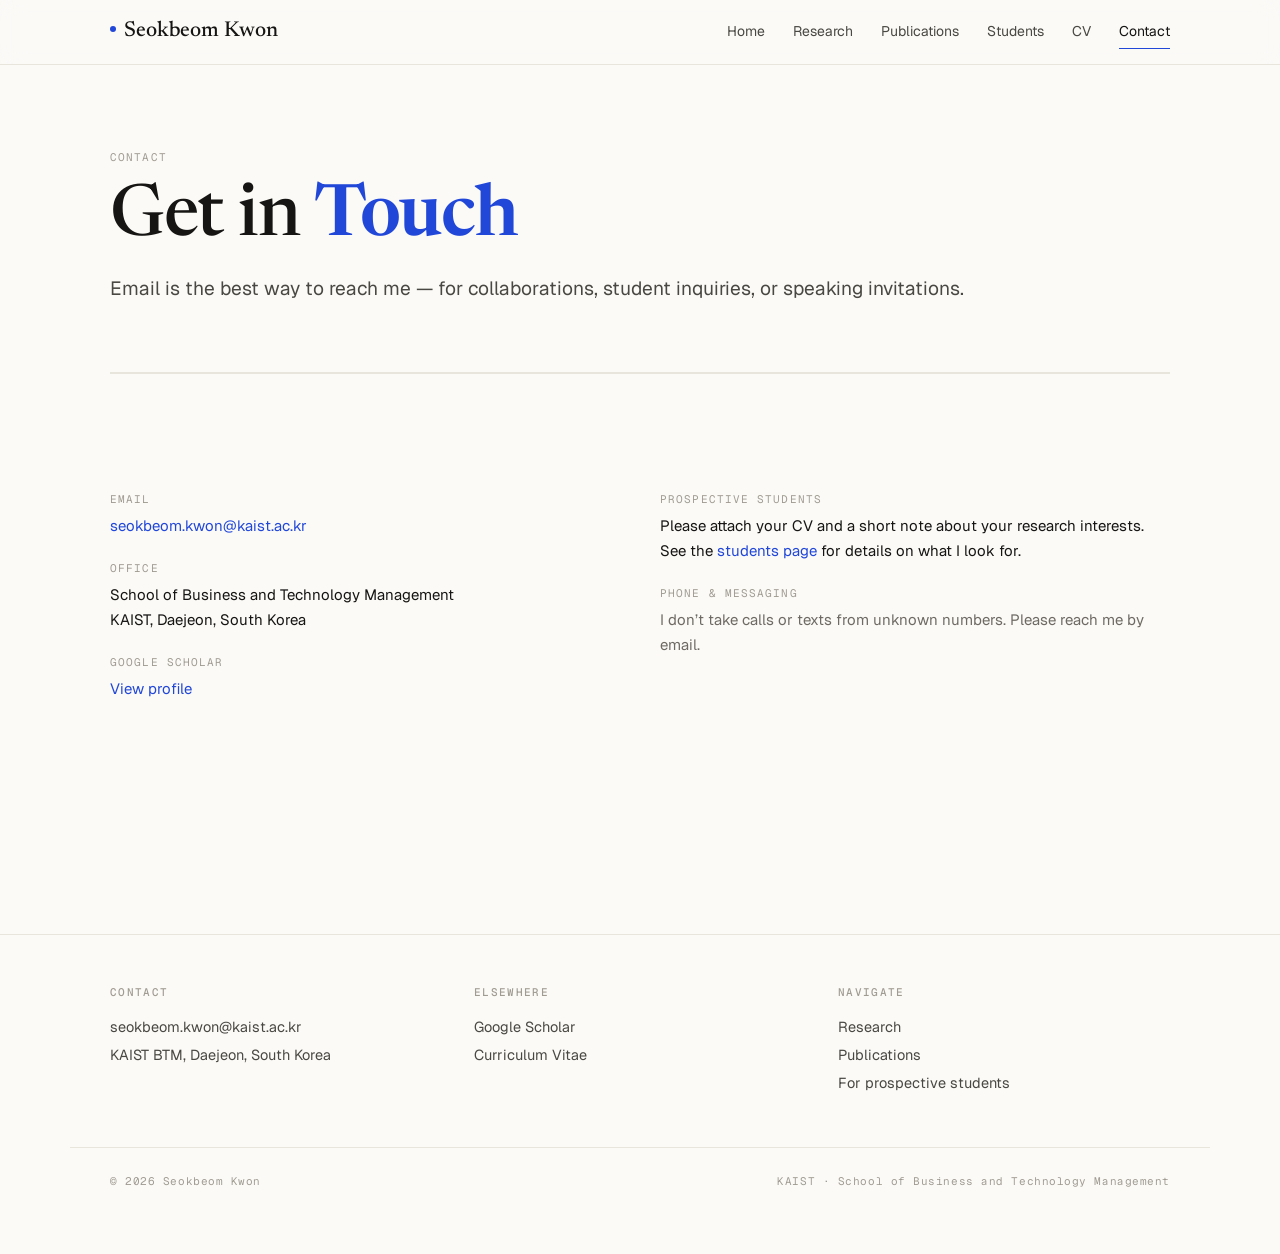
==== contact.html @ 0f3d1bb7 "Add files via upload Further refined with the contents" ====
<!doctype html>
<html lang="en">
<head>
<meta charset="utf-8">
<meta name="viewport" content="width=device-width, initial-scale=1">
<title>Contact &middot; Seokbeom Kwon</title>
<meta name="description" content="Get in touch with Prof. Seokbeom Kwon at KAIST.">
<link rel="preconnect" href="https://fonts.googleapis.com">
<link rel="preconnect" href="https://fonts.gstatic.com" crossorigin>
<link rel="stylesheet" href="assets/css/main.css">
</head>
<body>

<header class="site-header">
  <div class="inner">
    <a class="brand" href="index.html"><span class="dot"></span>Seokbeom Kwon</a>
    <nav class="primary" aria-label="Primary">
      <a href="index.html">Home</a>
      <a href="research.html">Research</a>
      <a href="publications.html">Publications</a>
      <a href="students.html">Students</a>
      <a href="cv.html">CV</a>
      <a href="contact.html">Contact</a>
    </nav>
    <button class="nav-toggle" aria-label="Toggle menu" aria-expanded="false">
      <svg viewBox="0 0 24 24" width="22" height="22" fill="none" stroke="currentColor" stroke-width="1.6">
        <path d="M4 7h16M4 12h16M4 17h16"/>
      </svg>
    </button>
  </div>
</header>

<main class="page">

  <section class="page-head reveal">
    <p class="crumb">Contact</p>
    <h1>Get in <em>Touch</em></h1>
    <p class="lead">
      Email is the best way to reach me &mdash; for collaborations, student
      inquiries, or speaking invitations.
    </p>
  </section>

  <section class="section reveal">
    <div class="contact-grid">
      <dl class="contact-block">
        <dt>Email</dt>
        <dd><a href="mailto:seokbeom.kwon@kaist.ac.kr">seokbeom.kwon@kaist.ac.kr</a></dd>

        <dt>Office</dt>
        <dd>School of Business and Technology Management<br>KAIST, Daejeon, South Korea</dd>

        <dt>Google Scholar</dt>
        <dd><a href="https://scholar.google.com/citations?user=FsFPBBQAAAAJ&hl=en" target="_blank" rel="noopener">View profile</a></dd>
      </dl>

      <div>
        <dl class="contact-block">
          <dt>Prospective students</dt>
          <dd>
            Please attach your CV and a short note about your research interests.
            See the <a href="students.html">students page</a> for details on
            what I look for.
          </dd>

          <dt>Phone &amp; messaging</dt>
          <dd style="color: var(--ink-soft);">
            I don&rsquo;t take calls or texts from unknown numbers. Please reach me by email.
          </dd>
        </dl>
      </div>
    </div>
  </section>

</main>

<footer class="site-footer">
  <div class="inner">
    <div>
      <h4>Contact</h4>
      <p><a href="mailto:seokbeom.kwon@kaist.ac.kr">seokbeom.kwon@kaist.ac.kr</a></p>
      <p>KAIST BTM, Daejeon, South Korea</p>
    </div>
    <div>
      <h4>Elsewhere</h4>
      <p><a href="https://scholar.google.com/citations?user=FsFPBBQAAAAJ&hl=en" target="_blank" rel="noopener">Google Scholar</a></p>
      <p><a href="https://drive.google.com/file/d/1EOTJhUqzAvCsHdVYnTJ0YkAzeVFCT2wv/view?usp=drive_link" target="_blank" rel="noopener">Curriculum Vitae</a></p>
    </div>
    <div>
      <h4>Navigate</h4>
      <p><a href="research.html">Research</a></p>
      <p><a href="publications.html">Publications</a></p>
      <p><a href="students.html">For prospective students</a></p>
    </div>
  </div>
  <div class="colophon">
    <span>&copy; <span id="year">2026</span> Seokbeom Kwon</span>
    <span>KAIST &middot; School of Business and Technology Management</span>
  </div>
</footer>

<script src="assets/js/main.js"></script>
</body>
</html>
---- assets/css/main.css ----
/* =========================================================
   Seokbeom Kwon — Personal Site
   Design system & global styles
   ========================================================= */

/* ---- Fonts ---- */
@import url('https://fonts.googleapis.com/css2?family=Newsreader:ital,opsz,wght@0,6..72,400;0,6..72,500;0,6..72,600;1,6..72,400;1,6..72,500&display=swap');
@import url('https://fonts.googleapis.com/css2?family=Geist:wght@300;400;500;600&display=swap');
@import url('https://fonts.googleapis.com/css2?family=Geist+Mono:wght@400;500&display=swap');

/* ---- Tokens ---- */
:root {
  --bg:           #FBFAF7;
  --bg-elev:      #FFFFFF;
  --bg-tint:      #F4F2EC;

  --ink:          #161513;
  --ink-mid:      #4A4842;
  --ink-soft:     #6E6A63;
  --ink-faint:    #A09C92;

  --accent:       #2147D9;
  --accent-deep:  #1933A8;
  --accent-soft:  #E8EDFD;

  --line:         #E8E5DD;
  --line-strong:  #D4D0C4;

  --font-display: 'Newsreader', 'Iowan Old Style', Georgia, serif;
  --font-body:    'Geist', -apple-system, BlinkMacSystemFont, 'Segoe UI', sans-serif;
  --font-mono:    'Geist Mono', 'JetBrains Mono', ui-monospace, monospace;

  --container:    1140px;
  --measure:      68ch;

  --pad-page:     clamp(1.25rem, 4vw, 2.5rem);
  --pad-section:  clamp(3rem, 8vw, 6rem);

  --radius:       6px;
  --radius-lg:    10px;

  --t-fast:       150ms cubic-bezier(0.22, 1, 0.36, 1);
  --t-med:        320ms cubic-bezier(0.22, 1, 0.36, 1);
}

/* ---- Reset ---- */
*, *::before, *::after { box-sizing: border-box; }

html {
  -webkit-font-smoothing: antialiased;
  -moz-osx-font-smoothing: grayscale;
  text-rendering: optimizeLegibility;
  scroll-behavior: smooth;
}

body {
  margin: 0;
  font-family: var(--font-body);
  font-weight: 400;
  font-size: 20px;
  line-height: 1.65;
  color: var(--ink);
  background: var(--bg);
  font-feature-settings: 'ss01', 'ss02', 'cv11';
}

::selection { background: var(--accent); color: #fff; }

img, svg { display: block; max-width: 100%; }

a {
  color: var(--accent);
  text-decoration: none;
  text-underline-offset: 3px;
  transition: color var(--t-fast);
}
a:hover { color: var(--accent-deep); text-decoration: underline; }

/* ---- Type scale ---- */
.display {
  font-family: var(--font-display);
  font-weight: 500;
  letter-spacing: -0.015em;
  line-height: 1.05;
  color: var(--ink);
}

h1, h2, h3, h4 { margin: 0; font-weight: 500; letter-spacing: -0.01em; }

.eyebrow {
  font-family: var(--font-mono);
  font-size: 11.5px;
  letter-spacing: 0.14em;
  text-transform: uppercase;
  color: var(--ink-soft);
  font-weight: 500;
}

.eyebrow .num {
  color: var(--ink-faint);
  opacity: 0.55;
  margin-right: 10px;
  font-weight: 400;
}

.lead {
  font-size: 1.2rem;
  line-height: 1.6;
  color: var(--ink-mid);
  max-width: var(--measure);
}

/* ---- Layout ---- */
.page {
  max-width: var(--container);
  margin: 0 auto;
  padding: 0 var(--pad-page);
}

.section {
  padding: var(--pad-section) 0;
  border-top: 0.5px solid var(--line);
}
.section:first-of-type { border-top: 0; }

.section-head {
  display: grid;
  grid-template-columns: 200px 1fr;
  gap: 2.5rem;
  margin-bottom: 2.5rem;
  align-items: baseline;
}
.section-head .title {
  font-family: var(--font-display);
  font-weight: 500;
  font-size: clamp(1.75rem, 3.2vw, 2.5rem);
  line-height: 1.05;
  letter-spacing: -0.012em;
}
.section-head .title em {
  font-style: normal;
  font-weight: 600;
  color: var(--accent);
}

@media (max-width: 720px) {
  .section-head { grid-template-columns: 1fr; gap: 0.75rem; }
}

/* =========================================================
   Header / Nav
   ========================================================= */
.site-header {
  position: sticky;
  top: 0;
  z-index: 50;
  background: rgba(251, 250, 247, 0.85);
  backdrop-filter: saturate(180%) blur(12px);
  -webkit-backdrop-filter: saturate(180%) blur(12px);
  border-bottom: 0.5px solid var(--line);
}
.site-header .inner {
  max-width: var(--container);
  margin: 0 auto;
  padding: 0.875rem var(--pad-page);
  display: flex;
  align-items: center;
  justify-content: space-between;
  gap: 1rem;
}
.brand {
  font-family: var(--font-display);
  font-size: 1.35rem;
  font-weight: 500;
  color: var(--ink);
  letter-spacing: -0.005em;
}
.brand:hover { color: var(--ink); text-decoration: none; }
.brand .dot {
  display: inline-block;
  width: 6px; height: 6px;
  border-radius: 50%;
  background: var(--accent);
  vertical-align: 4px;
  margin-right: 8px;
}
nav.primary {
  display: flex;
  gap: 1.75rem;
}
nav.primary a {
  font-size: 14px;
  color: var(--ink-mid);
  font-weight: 400;
  position: relative;
  padding: 4px 0;
}
nav.primary a:hover { color: var(--ink); text-decoration: none; }
nav.primary a.is-active {
  color: var(--ink);
}
nav.primary a.is-active::after {
  content: '';
  position: absolute;
  left: 0; right: 0; bottom: -2px;
  height: 1px;
  background: var(--accent);
}
.nav-toggle {
  display: none;
  background: transparent;
  border: 0;
  cursor: pointer;
  color: var(--ink);
  padding: 6px;
}
@media (max-width: 720px) {
  nav.primary { display: none; }
  .nav-toggle { display: block; }
  nav.primary.is-open {
    display: flex;
    flex-direction: column;
    position: absolute;
    top: 100%;
    left: 0; right: 0;
    background: var(--bg);
    padding: 1rem var(--pad-page) 1.5rem;
    border-bottom: 0.5px solid var(--line);
    gap: 0.75rem;
  }
}

/* =========================================================
   Hero (home page)
   ========================================================= */
.hero {
  padding: clamp(2.5rem, 7vw, 5rem) 0 clamp(3rem, 8vw, 5rem);
}
.hero-grid {
  display: grid;
  grid-template-columns: minmax(0, 1.4fr) minmax(0, 1fr);
  gap: clamp(2rem, 6vw, 5rem);
  align-items: end;
}
@media (max-width: 820px) {
  .hero-grid { grid-template-columns: 1fr; gap: 2rem; }
}

/* "Now accepting students" recruiting pill — top of hero */
.hero-pill {
  display: inline-flex;
  align-items: center;
  gap: 9px;
  padding: 7px 14px 7px 12px;
  background: var(--accent-soft);
  border-radius: 999px;
  font-family: var(--font-body);
  font-size: 13px;
  color: var(--accent-deep);
  font-weight: 500;
  letter-spacing: -0.005em;
  margin-bottom: 1.25rem;
  text-decoration: none;
}
.hero-pill .dot {
  width: 8px; height: 8px;
  border-radius: 50%;
  background: var(--accent);
  position: relative;
  flex-shrink: 0;
}
.hero-pill .dot::after {
  content: '';
  position: absolute;
  inset: -3px;
  border-radius: 50%;
  background: var(--accent);
  opacity: 0.35;
  animation: pulse 2s ease-out infinite;
}
.hero-pill .arrow {
  opacity: 0.6;
  transition: transform var(--t-fast), opacity var(--t-fast);
}
.hero-pill:hover .arrow {
  transform: translateX(3px);
  opacity: 1;
}

/* Affiliation block — was tiny eyebrow, now prominent */
.hero-role {
  margin: 0.25rem 0 0;
  font-family: var(--font-display);
  font-weight: 400;
  font-size: clamp(1.2rem, 2vw, 1.55rem);
  line-height: 1.35;
  color: var(--ink-mid);
  letter-spacing: -0.005em;
}
.hero-role strong {
  font-weight: 500;
  color: var(--ink);
}

.hero h1 {
  font-family: var(--font-display);
  font-weight: 500;
  font-size: clamp(3.25rem, 8.5vw, 6.5rem);
  line-height: 1;
  letter-spacing: -0.02em;
  margin: 0.25rem 0 0.75rem;
  color: var(--ink);
  font-variation-settings: 'opsz' 60;
}
.hero h1 em {
  font-style: normal;
  font-weight: 600;
  color: var(--accent);
}
.hero .meta {
  display: flex;
  flex-wrap: wrap;
  gap: 1rem 2rem;
  margin: 1.5rem 0 0;
  padding: 1.25rem 0;
  border-top: 0.5px solid var(--line);
  border-bottom: 0.5px solid var(--line);
}
.hero .meta dt {
  font-family: var(--font-mono);
  font-size: 11px;
  text-transform: uppercase;
  letter-spacing: 0.1em;
  color: var(--ink-faint);
  margin-bottom: 3px;
}
.hero .meta dd {
  margin: 0;
  font-size: 15px;
  color: var(--ink);
}

.hero-photo {
  aspect-ratio: 4 / 5;
  background: var(--bg-tint);
  border-radius: var(--radius-lg);
  border: 0.5px solid var(--line);
  overflow: hidden;
  position: relative;
  display: flex;
  align-items: center;
  justify-content: center;
  color: var(--ink-faint);
}
.hero-photo img {
  width: 100%;
  height: 100%;
  object-fit: cover;
}
.hero-photo .placeholder {
  text-align: center;
  font-size: 12px;
  font-family: var(--font-mono);
}
.hero-photo .placeholder svg {
  width: 32px;
  height: 32px;
  margin: 0 auto 8px;
  opacity: 0.5;
}

.hero-actions {
  display: flex;
  gap: 0.75rem;
  flex-wrap: wrap;
  margin-top: 1.75rem;
}

/* ---- Buttons ---- */
.btn {
  display: inline-flex;
  align-items: center;
  gap: 8px;
  padding: 0.7rem 1.25rem;
  border-radius: var(--radius);
  font-size: 14px;
  font-weight: 500;
  letter-spacing: -0.005em;
  border: 0.5px solid var(--line-strong);
  background: var(--bg-elev);
  color: var(--ink);
  cursor: pointer;
  transition: all var(--t-fast);
  text-decoration: none;
}
.btn:hover {
  border-color: var(--ink-soft);
  color: var(--ink);
  text-decoration: none;
  transform: translateY(-1px);
}
.btn-primary {
  background: var(--ink);
  color: var(--bg);
  border-color: var(--ink);
}
.btn-primary:hover {
  background: var(--accent);
  border-color: var(--accent);
  color: #fff;
}
.btn svg { width: 14px; height: 14px; }

/* ---- Featured badge (Science) ---- */
.featured-pub {
  display: inline-flex;
  align-items: center;
  gap: 10px;
  padding: 6px 12px 6px 6px;
  background: var(--accent-soft);
  border-radius: 999px;
  font-size: 12px;
  color: var(--accent-deep);
  font-weight: 500;
}
.featured-pub .tag {
  background: var(--accent);
  color: #fff;
  padding: 2px 8px;
  border-radius: 999px;
  font-family: var(--font-mono);
  font-size: 10px;
  letter-spacing: 0.05em;
  text-transform: uppercase;
}

/* =========================================================
   Research cards
   ========================================================= */
.research-grid {
  display: grid;
  grid-template-columns: repeat(3, 1fr);
  gap: 0;
  border-top: 0.5px solid var(--line);
  border-left: 0.5px solid var(--line);
}
@media (max-width: 820px) {
  .research-grid { grid-template-columns: 1fr; }
}
.research-card {
  padding: 1.5rem 1.5rem 1.75rem;
  border-right: 0.5px solid var(--line);
  border-bottom: 0.5px solid var(--line);
  background: var(--bg-elev);
  transition: background var(--t-fast);
}
.research-card:hover {
  background: var(--bg-tint);
}
.research-card .idx {
  font-family: var(--font-mono);
  font-size: 11px;
  color: var(--ink-faint);
  letter-spacing: 0.08em;
}
.research-card h3 {
  font-family: var(--font-display);
  font-size: 1.3rem;
  margin: 0.75rem 0 0.5rem;
  font-weight: 500;
  letter-spacing: -0.005em;
  line-height: 1.25;
}
.research-card p {
  font-size: 15.5px;
  color: var(--ink-mid);
  line-height: 1.55;
  margin: 0;
}

.methods-row {
  margin-top: 2rem;
  display: flex;
  flex-wrap: wrap;
  gap: 8px;
  align-items: center;
}
.methods-row .label {
  font-family: var(--font-mono);
  font-size: 11px;
  text-transform: uppercase;
  letter-spacing: 0.1em;
  color: var(--ink-faint);
  margin-right: 6px;
}
.method-pill {
  font-size: 12px;
  padding: 4px 12px;
  background: var(--bg-elev);
  border: 0.5px solid var(--line);
  border-radius: 999px;
  color: var(--ink-mid);
}

/* =========================================================
   Publications list (editorial table)
   ========================================================= */
.pub-list {
  list-style: none;
  margin: 0;
  padding: 0;
  border-top: 0.5px solid var(--line);
}
.pub-list li {
  display: grid;
  grid-template-columns: 90px 140px 1fr auto;
  gap: 1.5rem;
  padding: 1.25rem 0;
  border-bottom: 0.5px solid var(--line);
  align-items: baseline;
  transition: padding var(--t-fast);
}
.pub-list li:hover {
  padding-left: 0.5rem;
}
.pub-list .year {
  font-family: var(--font-mono);
  font-size: 12px;
  color: var(--ink-faint);
  letter-spacing: 0.05em;
}
.pub-list .venue {
  font-size: 12px;
  color: var(--ink-mid);
  font-weight: 500;
}
.pub-list .venue.tier-1 {
  color: var(--accent);
}
.pub-list .title {
  font-size: 16px;
  color: var(--ink);
  line-height: 1.5;
  font-weight: 400;
}
.pub-list .authors {
  display: block;
  font-size: 14px;
  color: var(--ink-soft);
  margin-top: 4px;
}
.pub-list .authors .me { color: var(--ink); font-weight: 500; }
.pub-list .links {
  display: flex;
  gap: 0.5rem;
  align-items: center;
}
.pub-list .links a {
  font-size: 12px;
  color: var(--ink-soft);
  padding: 4px 8px;
  border: 0.5px solid var(--line);
  border-radius: var(--radius);
}
.pub-list .links a:hover {
  border-color: var(--ink-soft);
  color: var(--ink);
  text-decoration: none;
}

@media (max-width: 820px) {
  .pub-list li {
    grid-template-columns: 1fr;
    gap: 0.5rem;
    padding: 1.25rem 0;
  }
  .pub-list li:hover { padding-left: 0; }
  .pub-list .year, .pub-list .venue {
    display: inline-block;
    margin-right: 1rem;
  }
}

/* =========================================================
   Updates / Activity feed
   ========================================================= */
.updates {
  display: flex;
  flex-direction: column;
}
.update {
  display: grid;
  grid-template-columns: 110px 1fr;
  gap: 1.5rem;
  padding: 1rem 0;
  border-bottom: 0.5px dashed var(--line);
}
.update:last-child { border-bottom: 0; }
.update .when {
  font-family: var(--font-mono);
  font-size: 12px;
  color: var(--ink-faint);
  letter-spacing: 0.04em;
}
.update .what {
  font-size: 15.5px;
  color: var(--ink);
  line-height: 1.55;
}
.update .what .tag {
  display: inline-block;
  font-family: var(--font-mono);
  font-size: 10.5px;
  letter-spacing: 0.08em;
  text-transform: uppercase;
  background: transparent;
  color: var(--ink-faint);
  padding: 2px 7px 2px 0;
  border: 0;
  border-right: 1px solid var(--line-strong);
  border-radius: 0;
  margin-right: 10px;
  vertical-align: 1px;
  font-weight: 500;
}
.update .what .tag.publish,
.update .what .tag.award,
.update .what .tag.grant { background: transparent; color: var(--ink-faint); }

@media (max-width: 720px) {
  .update { grid-template-columns: 1fr; gap: 0.25rem; }
}

/* =========================================================
   Students CTA / Join the lab
   ========================================================= */
.recruit {
  background: var(--bg-elev);
  border: 0.5px solid var(--line);
  border-radius: var(--radius-lg);
  padding: clamp(2rem, 4vw, 3rem);
  position: relative;
  overflow: hidden;
}
.recruit::before {
  content: '';
  position: absolute;
  top: 0; left: 0;
  width: 4px; height: 100%;
  background: var(--accent);
}
.recruit .status {
  display: inline-flex;
  align-items: center;
  gap: 8px;
  font-family: var(--font-mono);
  font-size: 11px;
  letter-spacing: 0.12em;
  text-transform: uppercase;
  color: var(--accent);
  font-weight: 500;
  margin-bottom: 1rem;
}
.recruit .status .pulse {
  width: 8px; height: 8px;
  border-radius: 50%;
  background: var(--accent);
  position: relative;
}
.recruit .status .pulse::after {
  content: '';
  position: absolute;
  inset: -3px;
  border-radius: 50%;
  background: var(--accent);
  opacity: 0.3;
  animation: pulse 2s ease-out infinite;
}
@keyframes pulse {
  0%   { transform: scale(1);   opacity: 0.4; }
  100% { transform: scale(2.5); opacity: 0; }
}
.recruit h2 {
  font-family: var(--font-display);
  font-size: clamp(1.75rem, 3.5vw, 2.5rem);
  font-weight: 500;
  letter-spacing: -0.012em;
  line-height: 1.1;
  margin: 0 0 0.75rem;
}
.recruit h2 em { font-style: normal; font-weight: 600; color: var(--accent); }
.recruit .lead { margin-bottom: 1.75rem; }
.recruit ul.criteria {
  list-style: none;
  padding: 0;
  margin: 0 0 1.75rem;
  display: grid;
  grid-template-columns: 1fr 1fr;
  gap: 0.65rem 1.5rem;
}
@media (max-width: 720px) {
  .recruit ul.criteria { grid-template-columns: 1fr; }
}
.recruit ul.criteria li {
  display: flex;
  gap: 10px;
  align-items: flex-start;
  font-size: 15px;
  color: var(--ink-mid);
  line-height: 1.5;
}
.recruit ul.criteria li svg {
  width: 16px; height: 16px;
  margin-top: 3px;
  color: var(--accent);
  flex-shrink: 0;
}
.recruit .fineprint {
  margin-top: 1.5rem;
  padding-top: 1.25rem;
  border-top: 0.5px solid var(--line);
  font-size: 14px;
  color: var(--ink-soft);
  line-height: 1.55;
}

/* =========================================================
   Footer
   ========================================================= */
.site-footer {
  margin-top: var(--pad-section);
  border-top: 0.5px solid var(--line);
  padding: 3rem 0 4rem;
}
.site-footer .inner {
  max-width: var(--container);
  margin: 0 auto;
  padding: 0 var(--pad-page);
  display: grid;
  grid-template-columns: 1fr 1fr 1fr;
  gap: 2rem;
}
@media (max-width: 720px) {
  .site-footer .inner { grid-template-columns: 1fr; gap: 1.75rem; }
}
.site-footer h4 {
  font-family: var(--font-mono);
  font-size: 11px;
  font-weight: 500;
  letter-spacing: 0.12em;
  text-transform: uppercase;
  color: var(--ink-faint);
  margin: 0 0 0.875rem;
}
.site-footer p, .site-footer a {
  font-size: 14.5px;
  color: var(--ink-mid);
  line-height: 1.65;
  margin: 0 0 0.25rem;
}
.site-footer a:hover { color: var(--accent); }
.site-footer .colophon {
  margin-top: 3rem;
  padding-top: 1.5rem;
  border-top: 0.5px solid var(--line);
  max-width: var(--container);
  margin-left: auto; margin-right: auto;
  padding-left: var(--pad-page);
  padding-right: var(--pad-page);
  display: flex;
  justify-content: space-between;
  font-family: var(--font-mono);
  font-size: 11px;
  letter-spacing: 0.05em;
  color: var(--ink-faint);
}

/* =========================================================
   Page-specific tweaks
   ========================================================= */
.page-head {
  padding: clamp(2.5rem, 6vw, 4.5rem) 0 clamp(2rem, 4vw, 3rem);
  border-bottom: 0.5px solid var(--line);
}
.page-head .crumb {
  font-family: var(--font-mono);
  font-size: 11px;
  letter-spacing: 0.1em;
  text-transform: uppercase;
  color: var(--ink-faint);
  margin-bottom: 1rem;
}
.page-head h1 {
  font-family: var(--font-display);
  font-weight: 500;
  font-size: clamp(2.5rem, 6vw, 4.5rem);
  line-height: 1.02;
  letter-spacing: -0.018em;
  margin: 0 0 1rem;
  font-variation-settings: 'opsz' 60;
}
.page-head h1 em { font-style: normal; font-weight: 600; color: var(--accent); }

/* Filter bar (publications) */
.filters {
  display: flex;
  flex-wrap: wrap;
  gap: 8px;
  margin: 2rem 0;
}
.filter-chip {
  padding: 6px 14px;
  font-size: 12.5px;
  background: transparent;
  border: 0.5px solid var(--line);
  border-radius: 999px;
  color: var(--ink-mid);
  cursor: pointer;
  font-family: var(--font-body);
  transition: all var(--t-fast);
}
.filter-chip:hover { border-color: var(--ink-soft); color: var(--ink); }
.filter-chip.is-active {
  background: var(--ink);
  color: var(--bg);
  border-color: var(--ink);
}

/* Contact card */
.contact-grid {
  display: grid;
  grid-template-columns: 1fr 1fr;
  gap: 2.5rem;
}
@media (max-width: 720px) {
  .contact-grid { grid-template-columns: 1fr; }
}
.contact-block dt {
  font-family: var(--font-mono);
  font-size: 11px;
  letter-spacing: 0.1em;
  text-transform: uppercase;
  color: var(--ink-faint);
  margin-bottom: 6px;
}
.contact-block dd {
  font-size: 15px;
  margin: 0 0 1.25rem;
  color: var(--ink);
}

/* =========================================================
   Reveal animations
   ========================================================= */
.reveal {
  opacity: 0;
  transform: translateY(12px);
  transition: opacity 0.8s ease, transform 0.8s cubic-bezier(0.22, 1, 0.36, 1);
}
.reveal.is-in {
  opacity: 1;
  transform: none;
}
@media (prefers-reduced-motion: reduce) {
  .reveal { opacity: 1; transform: none; transition: none; }
  *, *::before, *::after {
    animation-duration: 0.01ms !important;
    transition-duration: 0.01ms !important;
  }
}

/* Print */
@media print {
  .site-header, .site-footer, .nav-toggle, .hero-actions, .filters { display: none; }
  body { background: #fff; color: #000; }
  a { color: #000; text-decoration: underline; }
}
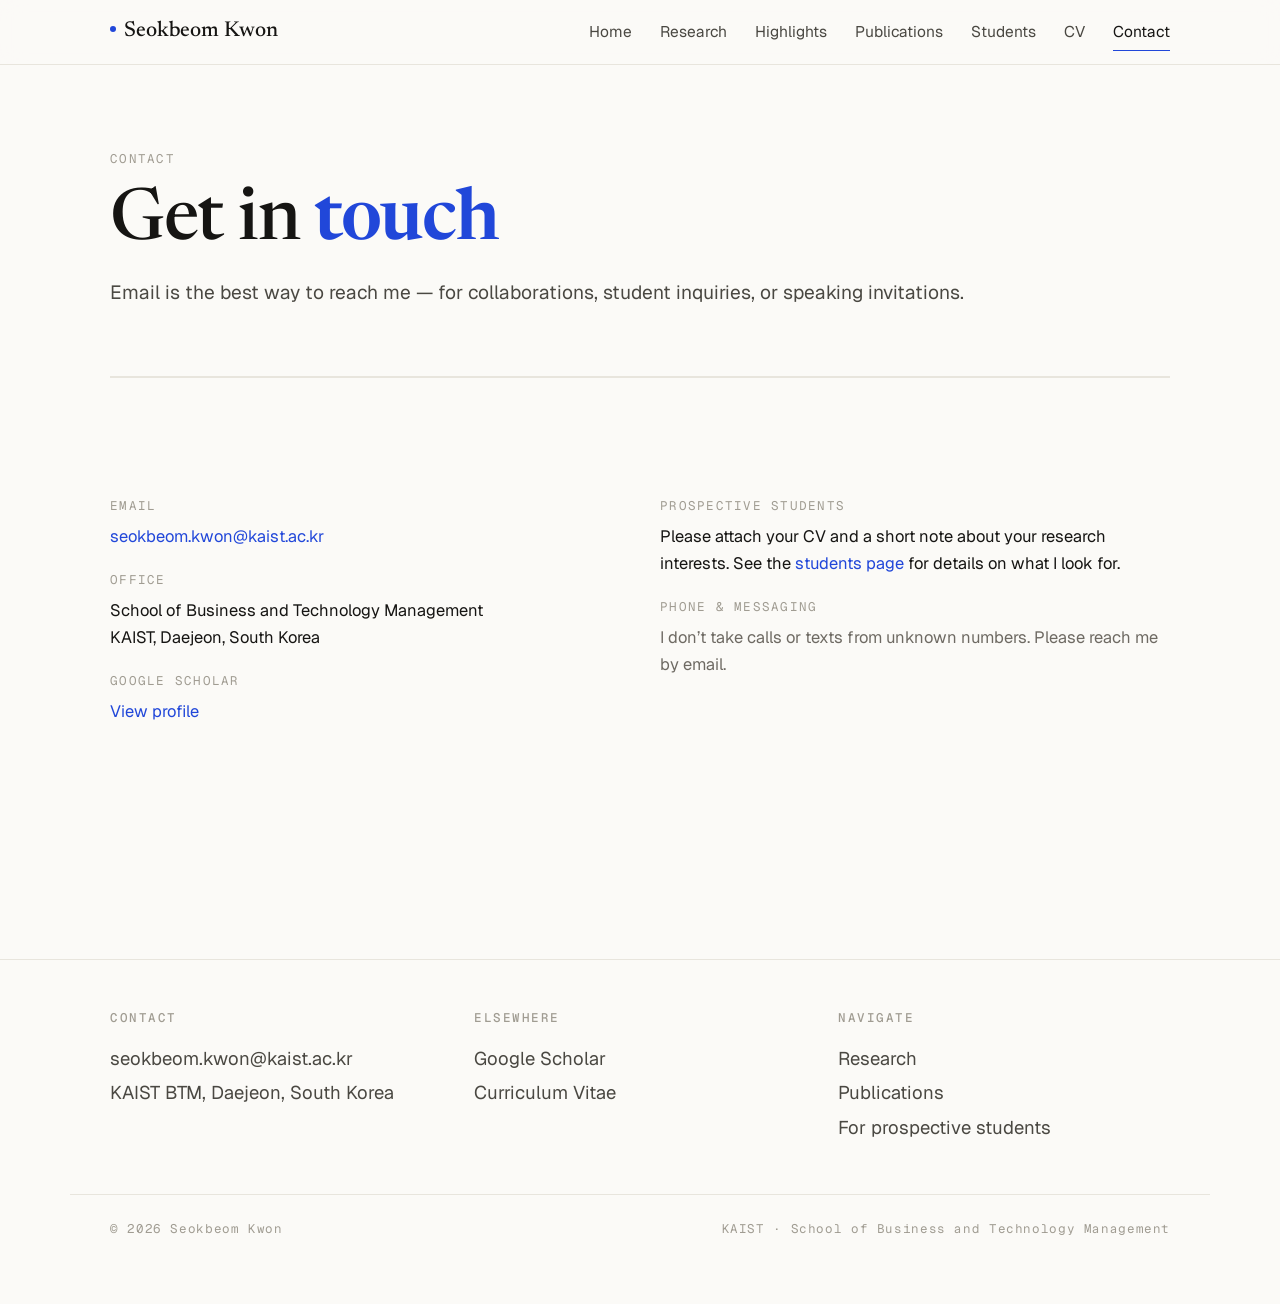
==== commit 3ea781a0: "Add files via upload Briefed version" ====
--- a/contact.html
+++ b/contact.html
@@ -17,6 +17,7 @@
     <nav class="primary" aria-label="Primary">
       <a href="index.html">Home</a>
       <a href="research.html">Research</a>
+      <a href="highlights.html">Highlights</a>
       <a href="publications.html">Publications</a>
       <a href="students.html">Students</a>
       <a href="cv.html">CV</a>
@@ -34,7 +35,7 @@
 
   <section class="page-head reveal">
     <p class="crumb">Contact</p>
-    <h1>Get in <em>Touch</em></h1>
+    <h1>Get in <em>touch</em></h1>
     <p class="lead">
       Email is the best way to reach me &mdash; for collaborations, student
       inquiries, or speaking invitations.
--- a/assets/css/main.css
+++ b/assets/css/main.css
@@ -57,7 +57,9 @@
   margin: 0;
   font-family: var(--font-body);
   font-weight: 400;
-  font-size: 20px;
+  /* MASTER FONT SIZE: change this to scale all text up/down.
+     17 = compact, 18 = balanced, 19 = comfortable (current), 20 = large */
+  font-size: 22px;
   line-height: 1.65;
   color: var(--ink);
   background: var(--bg);
@@ -89,7 +91,7 @@
 
 .eyebrow {
   font-family: var(--font-mono);
-  font-size: 11.5px;
+  font-size: 14.5px;
   letter-spacing: 0.14em;
   text-transform: uppercase;
   color: var(--ink-soft);
@@ -189,7 +191,7 @@
   gap: 1.75rem;
 }
 nav.primary a {
-  font-size: 14px;
+  font-size: 15.5px;
   color: var(--ink-mid);
   font-weight: 400;
   position: relative;
@@ -255,7 +257,7 @@
   background: var(--accent-soft);
   border-radius: 999px;
   font-family: var(--font-body);
-  font-size: 13px;
+  font-size: 14.5px;
   color: var(--accent-deep);
   font-weight: 500;
   letter-spacing: -0.005em;
@@ -328,7 +330,7 @@
 }
 .hero .meta dt {
   font-family: var(--font-mono);
-  font-size: 11px;
+  font-size: 12.5px;
   text-transform: uppercase;
   letter-spacing: 0.1em;
   color: var(--ink-faint);
@@ -336,7 +338,7 @@
 }
 .hero .meta dd {
   margin: 0;
-  font-size: 15px;
+  font-size: 16.5px;
   color: var(--ink);
 }
 
@@ -359,7 +361,7 @@
 }
 .hero-photo .placeholder {
   text-align: center;
-  font-size: 12px;
+  font-size: 13.5px;
   font-family: var(--font-mono);
 }
 .hero-photo .placeholder svg {
@@ -383,7 +385,7 @@
   gap: 8px;
   padding: 0.7rem 1.25rem;
   border-radius: var(--radius);
-  font-size: 14px;
+  font-size: 15.5px;
   font-weight: 500;
   letter-spacing: -0.005em;
   border: 0.5px solid var(--line-strong);
@@ -419,7 +421,7 @@
   padding: 6px 12px 6px 6px;
   background: var(--accent-soft);
   border-radius: 999px;
-  font-size: 12px;
+  font-size: 13.5px;
   color: var(--accent-deep);
   font-weight: 500;
 }
@@ -459,7 +461,7 @@
 }
 .research-card .idx {
   font-family: var(--font-mono);
-  font-size: 11px;
+  font-size: 12.5px;
   color: var(--ink-faint);
   letter-spacing: 0.08em;
 }
@@ -472,7 +474,7 @@
   line-height: 1.25;
 }
 .research-card p {
-  font-size: 15.5px;
+  font-size: 18.5px;
   color: var(--ink-mid);
   line-height: 1.55;
   margin: 0;
@@ -487,14 +489,14 @@
 }
 .methods-row .label {
   font-family: var(--font-mono);
-  font-size: 11px;
+  font-size: 12.5px;
   text-transform: uppercase;
   letter-spacing: 0.1em;
   color: var(--ink-faint);
   margin-right: 6px;
 }
 .method-pill {
-  font-size: 12px;
+  font-size: 13.5px;
   padding: 4px 12px;
   background: var(--bg-elev);
   border: 0.5px solid var(--line);
@@ -525,12 +527,12 @@
 }
 .pub-list .year {
   font-family: var(--font-mono);
-  font-size: 12px;
+  font-size: 13.5px;
   color: var(--ink-faint);
   letter-spacing: 0.05em;
 }
 .pub-list .venue {
-  font-size: 12px;
+  font-size: 13.5px;
   color: var(--ink-mid);
   font-weight: 500;
 }
@@ -538,14 +540,14 @@
   color: var(--accent);
 }
 .pub-list .title {
-  font-size: 16px;
+  font-size: 17.5px;
   color: var(--ink);
   line-height: 1.5;
   font-weight: 400;
 }
 .pub-list .authors {
   display: block;
-  font-size: 14px;
+  font-size: 15.5px;
   color: var(--ink-soft);
   margin-top: 4px;
 }
@@ -556,7 +558,7 @@
   align-items: center;
 }
 .pub-list .links a {
-  font-size: 12px;
+  font-size: 13.5px;
   color: var(--ink-soft);
   padding: 4px 8px;
   border: 0.5px solid var(--line);
@@ -598,12 +600,12 @@
 .update:last-child { border-bottom: 0; }
 .update .when {
   font-family: var(--font-mono);
-  font-size: 12px;
+  font-size: 13.5px;
   color: var(--ink-faint);
   letter-spacing: 0.04em;
 }
 .update .what {
-  font-size: 15.5px;
+  font-size: 18.5px;
   color: var(--ink);
   line-height: 1.55;
 }
@@ -654,7 +656,7 @@
   align-items: center;
   gap: 8px;
   font-family: var(--font-mono);
-  font-size: 11px;
+  font-size: 12.5px;
   letter-spacing: 0.12em;
   text-transform: uppercase;
   color: var(--accent);
@@ -705,7 +707,7 @@
   display: flex;
   gap: 10px;
   align-items: flex-start;
-  font-size: 15px;
+  font-size: 16.5px;
   color: var(--ink-mid);
   line-height: 1.5;
 }
@@ -719,14 +721,146 @@
   margin-top: 1.5rem;
   padding-top: 1.25rem;
   border-top: 0.5px solid var(--line);
-  font-size: 14px;
+  font-size: 15.5px;
   color: var(--ink-soft);
   line-height: 1.55;
 }
 
 /* =========================================================
-   Footer
+   Research Highlights page
    ========================================================= */
+.highlight {
+  padding: clamp(2.5rem, 5vw, 4rem) 0;
+  border-top: 0.5px solid var(--line);
+}
+.highlight:first-of-type { border-top: 0; }
+
+.highlight-grid {
+  display: grid;
+  grid-template-columns: minmax(0, 1fr) minmax(0, 1.1fr);
+  gap: clamp(2rem, 5vw, 4rem);
+  align-items: start;
+}
+@media (max-width: 900px) {
+  .highlight-grid { grid-template-columns: 1fr; gap: 1.75rem; }
+}
+
+.highlight-visual {
+  background: var(--bg-elev);
+  border: 0.5px solid var(--line);
+  border-radius: var(--radius-lg);
+  padding: 1.75rem;
+  position: relative;
+  overflow: hidden;
+}
+.highlight-visual svg {
+  display: block;
+  width: 100%;
+  height: auto;
+  max-width: 100%;
+}
+.highlight-visual .vis-label {
+  font-family: var(--font-mono);
+  font-size: 11px;
+  letter-spacing: 0.12em;
+  text-transform: uppercase;
+  color: var(--ink-faint);
+  margin-bottom: 1rem;
+  font-weight: 500;
+}
+
+.highlight-content .venue-line {
+  display: flex;
+  gap: 12px;
+  align-items: center;
+  margin-bottom: 0.75rem;
+  flex-wrap: wrap;
+}
+.highlight-content .venue-badge {
+  font-family: var(--font-mono);
+  font-size: 11px;
+  letter-spacing: 0.08em;
+  text-transform: uppercase;
+  background: var(--accent-soft);
+  color: var(--accent-deep);
+  padding: 4px 10px;
+  border-radius: 4px;
+  font-weight: 500;
+}
+.highlight-content .venue-badge.tier-1 {
+  background: var(--accent);
+  color: #fff;
+}
+.highlight-content .meta-text {
+  font-family: var(--font-mono);
+  font-size: 12px;
+  color: var(--ink-soft);
+  letter-spacing: 0.03em;
+}
+.highlight-content h2 {
+  font-family: var(--font-display);
+  font-size: clamp(1.5rem, 2.6vw, 2rem);
+  font-weight: 500;
+  letter-spacing: -0.01em;
+  line-height: 1.2;
+  margin: 0 0 1.25rem;
+  color: var(--ink);
+}
+.highlight-content .question {
+  font-size: 16px;
+  line-height: 1.6;
+  color: var(--ink-mid);
+  margin: 0 0 1.5rem;
+}
+.highlight-content .findings {
+  list-style: none;
+  padding: 0;
+  margin: 0 0 1.5rem;
+  border-top: 0.5px solid var(--line);
+}
+.highlight-content .findings li {
+  display: grid;
+  grid-template-columns: 90px 1fr;
+  gap: 1rem;
+  padding: 0.875rem 0;
+  border-bottom: 0.5px solid var(--line);
+  align-items: baseline;
+}
+.highlight-content .findings .label {
+  font-family: var(--font-mono);
+  font-size: 11px;
+  letter-spacing: 0.08em;
+  text-transform: uppercase;
+  color: var(--ink-faint);
+  font-weight: 500;
+}
+.highlight-content .findings .value {
+  font-size: 15px;
+  line-height: 1.55;
+  color: var(--ink);
+}
+.highlight-content .findings .value strong {
+  color: var(--accent);
+  font-weight: 600;
+}
+.highlight-content .paper-links {
+  display: flex;
+  gap: 8px;
+  flex-wrap: wrap;
+}
+.highlight-content .paper-links a {
+  font-size: 13px;
+  padding: 6px 12px;
+  border: 0.5px solid var(--line-strong);
+  border-radius: var(--radius);
+  color: var(--ink);
+  text-decoration: none;
+  transition: all var(--t-fast);
+}
+.highlight-content .paper-links a:hover {
+  border-color: var(--accent);
+  color: var(--accent);
+}
 .site-footer {
   margin-top: var(--pad-section);
   border-top: 0.5px solid var(--line);
@@ -745,7 +879,7 @@
 }
 .site-footer h4 {
   font-family: var(--font-mono);
-  font-size: 11px;
+  font-size: 12.5px;
   font-weight: 500;
   letter-spacing: 0.12em;
   text-transform: uppercase;
@@ -753,7 +887,7 @@
   margin: 0 0 0.875rem;
 }
 .site-footer p, .site-footer a {
-  font-size: 14.5px;
+  font-size: 18.5px;
   color: var(--ink-mid);
   line-height: 1.65;
   margin: 0 0 0.25rem;
@@ -770,7 +904,7 @@
   display: flex;
   justify-content: space-between;
   font-family: var(--font-mono);
-  font-size: 11px;
+  font-size: 12.5px;
   letter-spacing: 0.05em;
   color: var(--ink-faint);
 }
@@ -784,7 +918,7 @@
 }
 .page-head .crumb {
   font-family: var(--font-mono);
-  font-size: 11px;
+  font-size: 12.5px;
   letter-spacing: 0.1em;
   text-transform: uppercase;
   color: var(--ink-faint);
@@ -810,7 +944,7 @@
 }
 .filter-chip {
   padding: 6px 14px;
-  font-size: 12.5px;
+  font-size: 15.5px;
   background: transparent;
   border: 0.5px solid var(--line);
   border-radius: 999px;
@@ -837,14 +971,14 @@
 }
 .contact-block dt {
   font-family: var(--font-mono);
-  font-size: 11px;
+  font-size: 12.5px;
   letter-spacing: 0.1em;
   text-transform: uppercase;
   color: var(--ink-faint);
   margin-bottom: 6px;
 }
 .contact-block dd {
-  font-size: 15px;
+  font-size: 16.5px;
   margin: 0 0 1.25rem;
   color: var(--ink);
 }
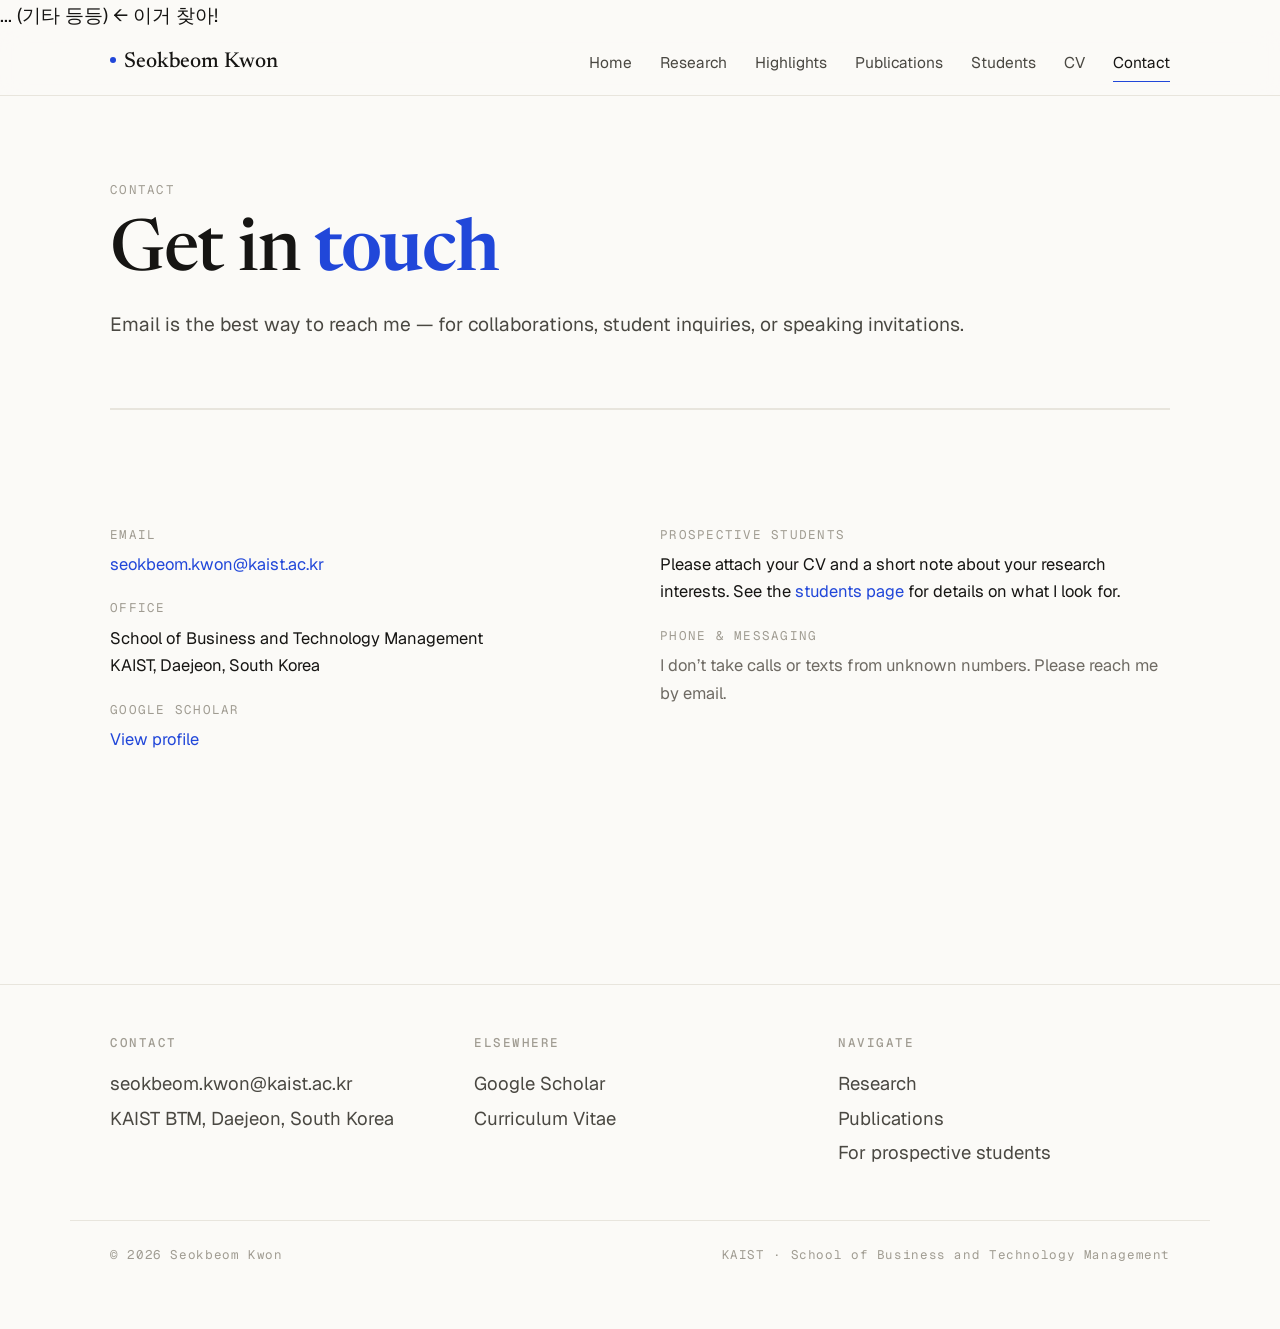
==== commit e184afa8: "revised" ====
--- a/contact.html
+++ b/contact.html
@@ -8,6 +8,16 @@
 <link rel="preconnect" href="https://fonts.googleapis.com">
 <link rel="preconnect" href="https://fonts.gstatic.com" crossorigin>
 <link rel="stylesheet" href="assets/css/main.css">
+<!doctype html>
+<html lang="en">
+<head>
+<meta charset="utf-8">
+<meta name="viewport" content="width=device-width, initial-scale=1">
+<title>Seokbeom Kwon — ...</title>
+... (기타 등등)
+<link rel="stylesheet" href="assets/css/main.css">
+</head>     ← 이거 찾아!
+<body>
 </head>
 <body>
 
--- a/assets/css/main.css
+++ b/assets/css/main.css
@@ -59,7 +59,7 @@
   font-weight: 400;
   /* MASTER FONT SIZE: change this to scale all text up/down.
      17 = compact, 18 = balanced, 19 = comfortable (current), 20 = large */
-  font-size: 22px;
+  font-size: 19px;
   line-height: 1.65;
   color: var(--ink);
   background: var(--bg);
@@ -769,6 +769,41 @@
   font-weight: 500;
 }
 
+/* ---- Real paper figures ---- */
+.paper-fig {
+  display: block;
+  width: 100%;
+  height: auto;
+  margin: 0 auto;
+  border-radius: 4px;
+}
+.paper-fig + .paper-fig {
+  margin-top: 1.25rem;
+  padding-top: 1.25rem;
+  border-top: 0.5px solid var(--line);
+}
+.fig-caption {
+  margin-top: 0.875rem;
+  padding-top: 0.875rem;
+  border-top: 0.5px solid var(--line);
+  font-size: 13px;
+  line-height: 1.5;
+  color: var(--ink-soft);
+}
+.fig-caption strong {
+  color: var(--ink);
+  font-weight: 500;
+}
+.fig-grid-2 {
+  display: grid;
+  grid-template-columns: 1fr 1fr;
+  gap: 1rem;
+  align-items: start;
+}
+@media (max-width: 600px) {
+  .fig-grid-2 { grid-template-columns: 1fr; }
+}
+
 .highlight-content .venue-line {
   display: flex;
   gap: 12px;
--- a/assets/css/main.css
+++ b/assets/css/main.css
@@ -59,7 +59,7 @@
   font-weight: 400;
   /* MASTER FONT SIZE: change this to scale all text up/down.
      17 = compact, 18 = balanced, 19 = comfortable (current), 20 = large */
-  font-size: 22px;
+  font-size: 19px;
   line-height: 1.65;
   color: var(--ink);
   background: var(--bg);
@@ -769,6 +769,41 @@
   font-weight: 500;
 }
 
+/* ---- Real paper figures ---- */
+.paper-fig {
+  display: block;
+  width: 100%;
+  height: auto;
+  margin: 0 auto;
+  border-radius: 4px;
+}
+.paper-fig + .paper-fig {
+  margin-top: 1.25rem;
+  padding-top: 1.25rem;
+  border-top: 0.5px solid var(--line);
+}
+.fig-caption {
+  margin-top: 0.875rem;
+  padding-top: 0.875rem;
+  border-top: 0.5px solid var(--line);
+  font-size: 13px;
+  line-height: 1.5;
+  color: var(--ink-soft);
+}
+.fig-caption strong {
+  color: var(--ink);
+  font-weight: 500;
+}
+.fig-grid-2 {
+  display: grid;
+  grid-template-columns: 1fr 1fr;
+  gap: 1rem;
+  align-items: start;
+}
+@media (max-width: 600px) {
+  .fig-grid-2 { grid-template-columns: 1fr; }
+}
+
 .highlight-content .venue-line {
   display: flex;
   gap: 12px;
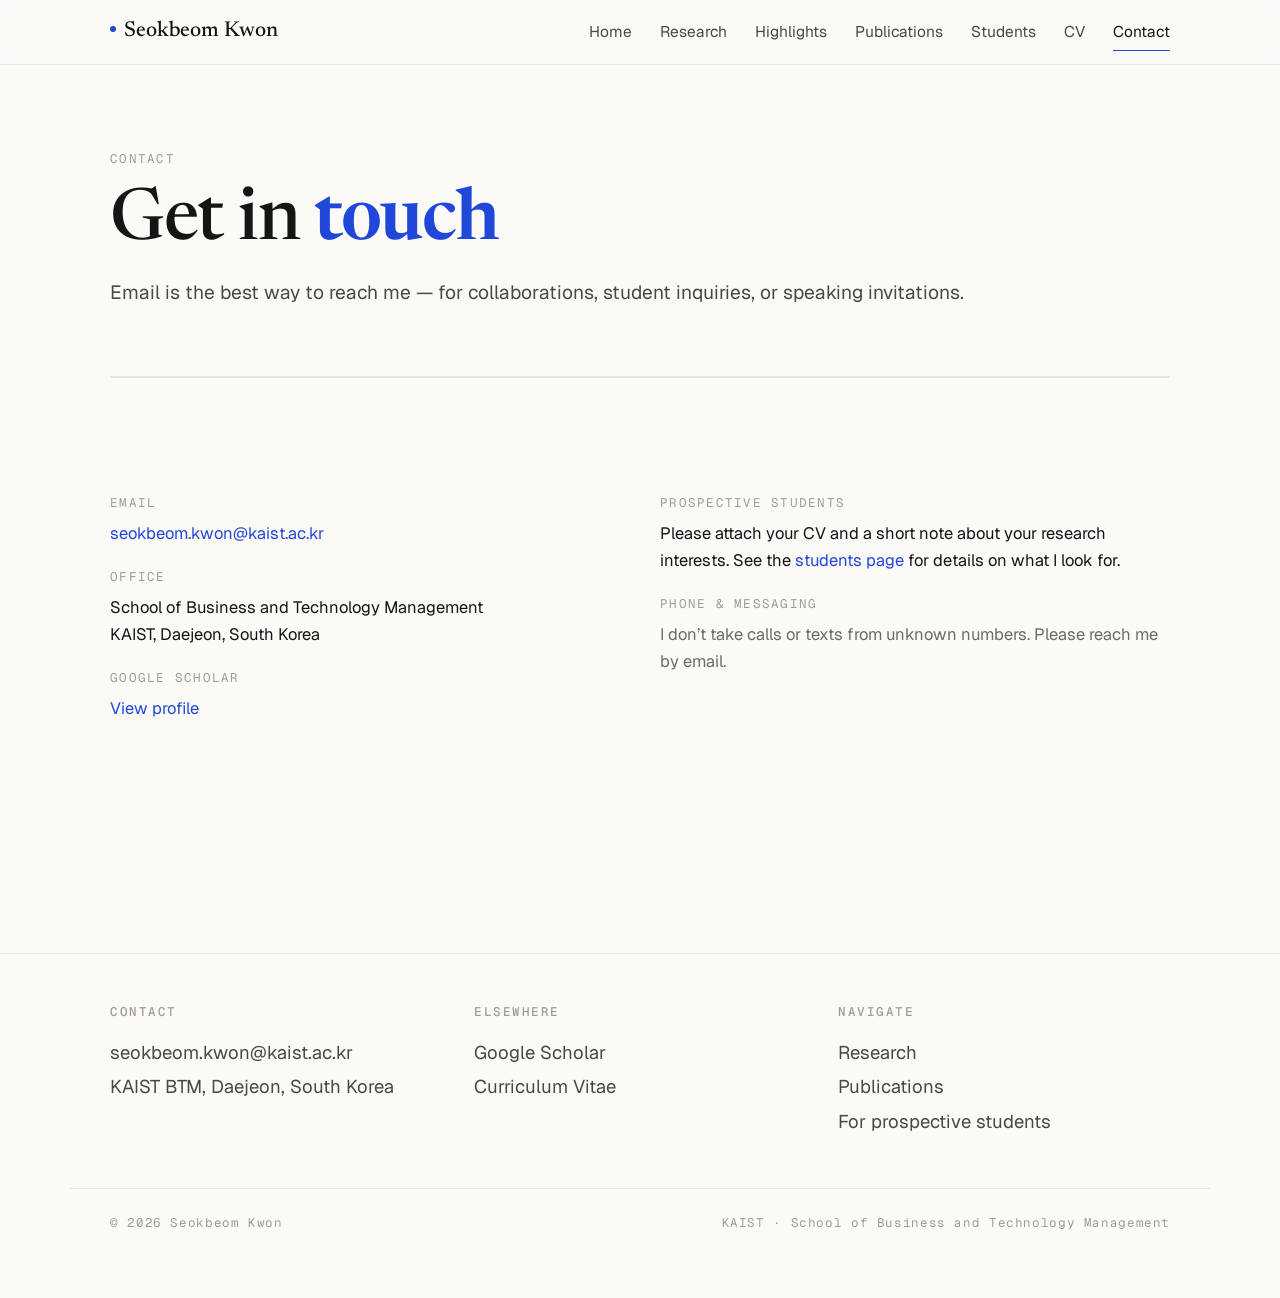
==== commit 3cc13f87: "s" ====
--- a/contact.html
+++ b/contact.html
@@ -13,10 +13,14 @@
 <head>
 <meta charset="utf-8">
 <meta name="viewport" content="width=device-width, initial-scale=1">
-<title>Seokbeom Kwon — ...</title>
-... (기타 등등)
 <link rel="stylesheet" href="assets/css/main.css">
-</head>     ← 이거 찾아!
+<script>
+  window.dataLayer = window.dataLayer || [];
+  function gtag(){dataLayer.push(arguments);}
+  gtag('js', new Date());
+  gtag('config', 'G-L2XVXZM9NM');
+</script>
+</head>
 <body>
 </head>
 <body>
